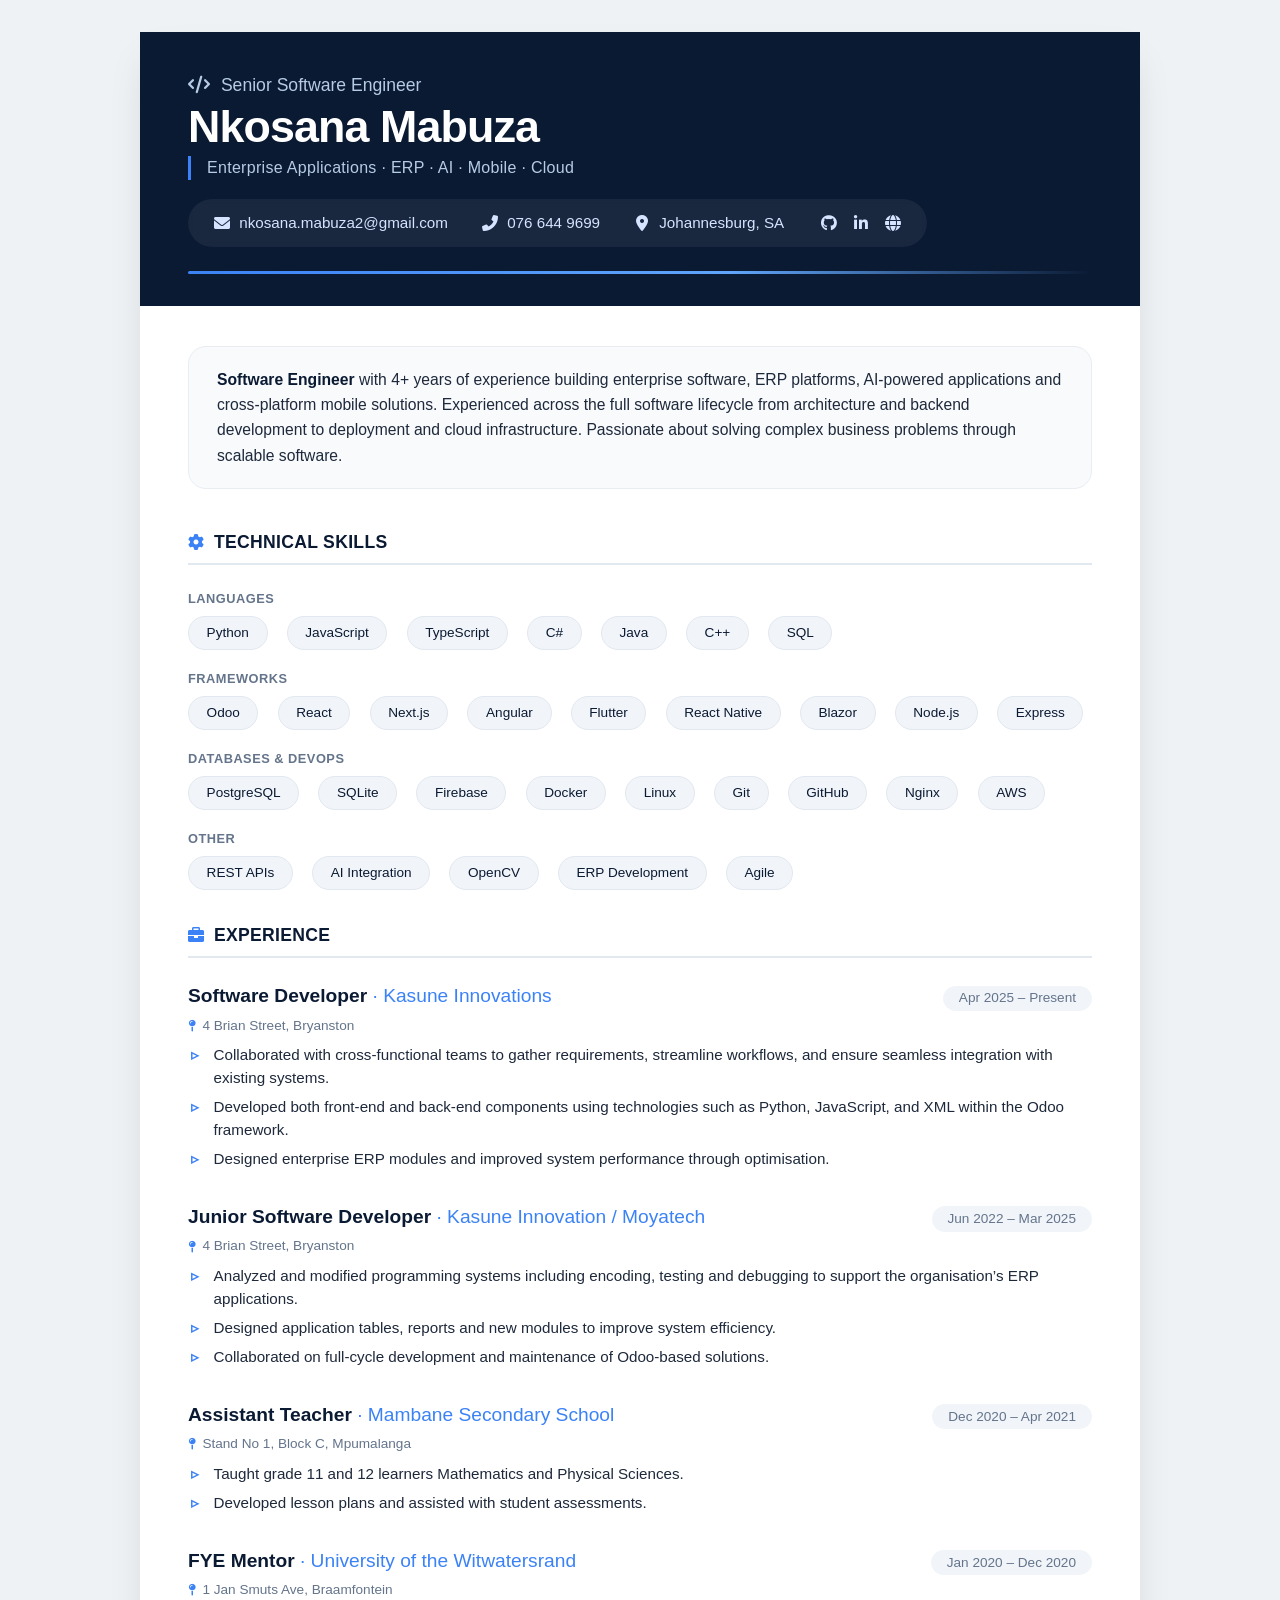
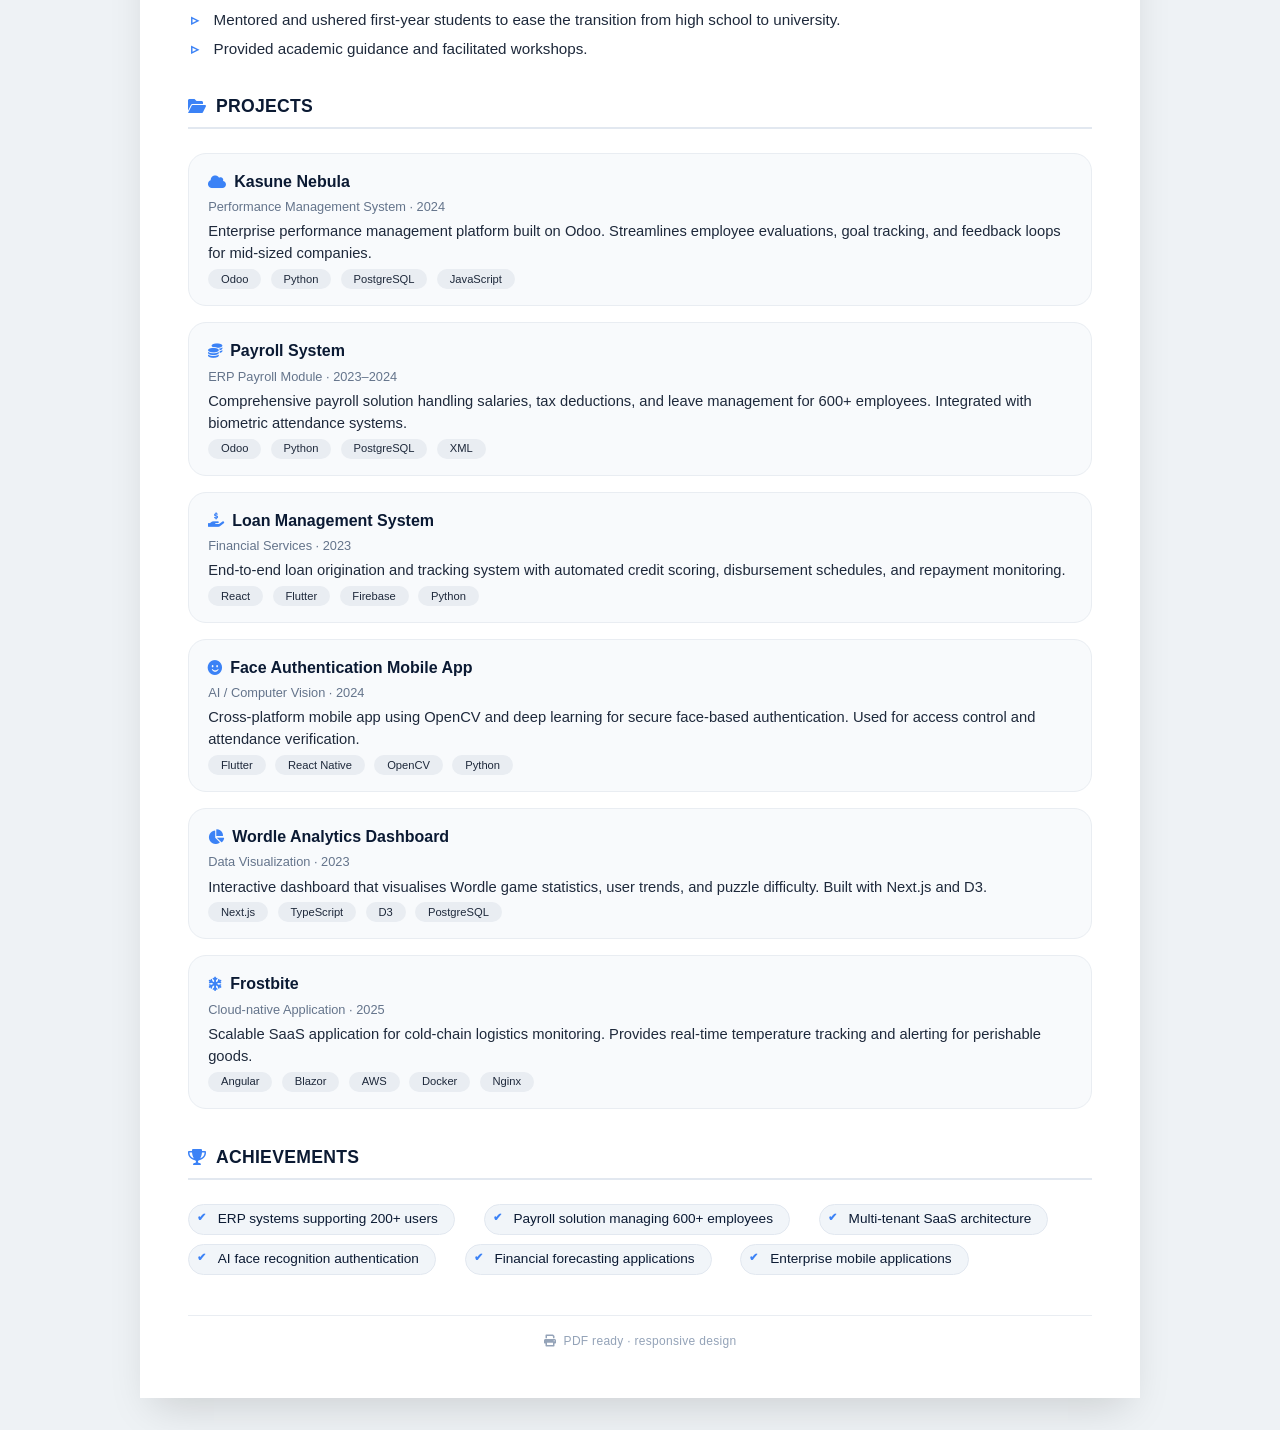
==== my-cvv2.html @ 7ae3e38e "adding my cv as an html" ====
<!DOCTYPE html>
<html lang="en">
<head>
  <meta charset="UTF-8">
  <meta name="viewport" content="width=device-width, initial-scale=1.0">
  <title>CV · Nkosana Mabuza</title>
  <!-- Font Awesome (free icons) -->
  <link rel="stylesheet" href="https://cdnjs.cloudflare.com/ajax/libs/font-awesome/6.0.0-beta3/css/all.min.css">
  <style>
    /* ----- RESET & BASE ----- */
    * {
      margin: 0;
      padding: 0;
      box-sizing: border-box;
    }

    body {
      background: #eef2f5;
      font-family: 'Inter', -apple-system, BlinkMacSystemFont, 'Segoe UI', Roboto, Helvetica, Arial, sans-serif;
      display: flex;
      justify-content: center;
      padding: 2rem 1rem;
      color: #1e293b;
      line-height: 1.5;
    }

    /* main card – A4 friendly */
    .cv {
      max-width: 1000px;
      width: 100%;
      background: white;
      /* border-radius: 24px; */
      box-shadow: 0 20px 40px -12px rgba(0, 0, 0, 0.15);
      overflow: hidden;
      transition: all 0.2s;
    }

    /* ----- HERO (dark navy) ----- */
    .hero {
      background: #0b1a33;  /* deep navy */
      padding: 2.5rem 3rem 2rem 3rem;
      color: white;
    }

    .hero-top {
      display: flex;
      flex-wrap: wrap;
      justify-content: space-between;
      align-items: flex-start;
      gap: 1rem 2rem;
    }

    .name-title h1 {
      font-size: 2.8rem;
      font-weight: 600;
      letter-spacing: -0.02em;
      line-height: 1.1;
      margin-bottom: 0.25rem;
    }

    .name-title .badge {
      font-size: 1.1rem;
      font-weight: 400;
      color: #b6cbe5;
      display: block;
      margin-bottom: 0.2rem;
    }

    .tagline {
      font-size: 1rem;
      font-weight: 300;
      color: #b6cbe5;
      letter-spacing: 0.3px;
      border-left: 3px solid #3b82f6;
      padding-left: 1rem;
      margin-top: 0.3rem;
    }

    .contact-icons {
      display: flex;
      flex-wrap: wrap;
      gap: 1.2rem 2rem;
      font-size: 0.95rem;
      background: rgba(255,255,255,0.06);
      padding: 0.8rem 1.5rem;
      border-radius: 60px;
      backdrop-filter: blur(2px);
      margin-top: 0.2rem;
    }

    .contact-icons a {
      color: #d6e4ff;
      text-decoration: none;
      display: inline-flex;
      align-items: center;
      gap: 0.5rem;
      transition: color 0.2s;
    }

    .contact-icons a:hover {
      color: white;
    }

    .contact-icons i {
      width: 1.2rem;
      text-align: center;
      font-size: 1rem;
    }

    .hero-divider {
      margin: 1.5rem 0 0 0;
      height: 3px;
      background: linear-gradient(90deg, #3b82f6 0%, #60a5fa 60%, transparent 100%);
      width: 100%;
      border-radius: 4px;
    }

    /* ----- CONTENT (white) ----- */
    .content {
      padding: 2.5rem 3rem 3rem 3rem;
    }

    /* summary */
    .summary {
      background: #f8fafc;
      padding: 1.25rem 1.75rem;
      border-radius: 18px;
      margin-bottom: 2.5rem;
      border: 1px solid #e9edf2;
      font-size: 0.98rem;
      color: #1e293b;
      line-height: 1.6;
    }

    .summary strong {
      color: #0b1a33;
    }

    /* section titles */
    .section-title {
      font-size: 1.1rem;
      font-weight: 600;
      letter-spacing: 0.3px;
      text-transform: uppercase;
      color: #0b1a33;
      border-bottom: 2px solid #e2e8f0;
      padding-bottom: 0.5rem;
      margin: 2rem 0 1.5rem 0;
      display: flex;
      align-items: center;
      gap: 0.6rem;
    }

    .section-title i {
      color: #3b82f6;
      font-size: 1rem;
    }

    /* skill pills */
    .skill-grid {
      display: flex;
      flex-wrap: wrap;
      gap: 0.6rem 1.2rem;
      margin-bottom: 0.5rem;
    }

    .skill-pill {
      background: #f1f5f9;
      padding: 0.35rem 1.1rem;
      border-radius: 30px;
      font-size: 0.85rem;
      font-weight: 500;
      color: #0b1a33;
      border: 1px solid #e2e8f0;
      transition: all 0.1s;
    }

    .skill-pill:hover {
      background: #e2e8f0;
      border-color: #b9c7db;
    }

    .skill-group {
      margin-bottom: 1.2rem;
    }

    .skill-group h4 {
      font-size: 0.8rem;
      font-weight: 600;
      text-transform: uppercase;
      letter-spacing: 0.5px;
      color: #64748b;
      margin-bottom: 0.5rem;
    }

    /* experience cards */
    .exp-item {
      margin-bottom: 2rem;
    }

    .exp-header {
      display: flex;
      flex-wrap: wrap;
      justify-content: space-between;
      align-items: baseline;
      margin-bottom: 0.3rem;
    }

    .exp-header h3 {
      font-size: 1.2rem;
      font-weight: 600;
      color: #0b1a33;
    }

    .exp-header .company {
      font-weight: 500;
      color: #3b82f6;
    }

    .exp-header .date {
      font-size: 0.85rem;
      color: #64748b;
      background: #f1f5f9;
      padding: 0.15rem 1rem;
      border-radius: 40px;
      font-weight: 500;
      white-space: nowrap;
    }

    .exp-location {
      font-size: 0.85rem;
      color: #64748b;
      margin-bottom: 0.3rem;
      display: flex;
      align-items: center;
      gap: 0.4rem;
    }
    .exp-location i {
      font-size: 0.75rem;
      color: #3b82f6;
    }

    .exp-desc {
      padding-left: 0.2rem;
      list-style: none;
      margin-top: 0.5rem;
    }

    .exp-desc li {
      position: relative;
      padding-left: 1.4rem;
      margin-bottom: 0.4rem;
      font-size: 0.95rem;
      color: #1e293b;
    }

    .exp-desc li::before {
      content: "▹";
      position: absolute;
      left: 0;
      color: #3b82f6;
      font-weight: 600;
    }

    /* projects – clean grid with descriptions */
    .project-card {
      background: #f8fafc;
      border: 1px solid #e9edf2;
      border-radius: 18px;
      padding: 1rem 1.2rem;
      margin-bottom: 1rem;
      transition: 0.1s;
    }
    .project-card h4 {
      display: flex;
      align-items: center;
      gap: 0.5rem;
      font-weight: 600;
      color: #0b1a33;
      margin-bottom: 0.2rem;
    }
    .project-card h4 i {
      color: #3b82f6;
      font-size: 0.9rem;
    }
    .project-card .project-meta {
      font-size: 0.8rem;
      color: #64748b;
      margin-bottom: 0.25rem;
    }
    .project-card p {
      font-size: 0.92rem;
      color: #1e293b;
      margin: 0.2rem 0 0.3rem 0;
    }
    .project-card .tech-tags {
      display: flex;
      flex-wrap: wrap;
      gap: 0.3rem 0.6rem;
      margin-top: 0.3rem;
    }
    .project-card .tech-tags span {
      background: #e9edf2;
      padding: 0.1rem 0.8rem;
      border-radius: 30px;
      font-size: 0.7rem;
      font-weight: 500;
      color: #1e293b;
    }

    /* achievements */
    .achievement-list {
      display: flex;
      flex-wrap: wrap;
      gap: 0.6rem 1.8rem;
      margin-top: 0.2rem;
    }

    .achievement-list span {
      background: #f1f5f9;
      padding: 0.25rem 1rem 0.25rem 1.8rem;
      border-radius: 30px;
      font-size: 0.85rem;
      position: relative;
      color: #0b1a33;
      border: 1px solid #e2e8f0;
    }

    .achievement-list span::before {
      content: "✔";
      position: absolute;
      left: 0.5rem;
      color: #3b82f6;
      font-weight: 600;
      font-size: 0.7rem;
      top: 0.25rem;
    }

    /* print / PDF optimisation */
    @media print {
      body {
        background: white;
        padding: 0.2in;
      }
      .cv {
        box-shadow: none;
        border-radius: 0;
      }
      .hero {
        -webkit-print-color-adjust: exact;
        print-color-adjust: exact;
      }
      .project-card, .skill-pill, .achievement-list span {
        -webkit-print-color-adjust: exact;
        print-color-adjust: exact;
      }
      .contact-icons {
        -webkit-print-color-adjust: exact;
        print-color-adjust: exact;
      }
    }

    /* responsive */
    @media (max-width: 700px) {
      .hero {
        padding: 1.8rem 1.5rem;
      }
      .content {
        padding: 1.8rem 1.5rem;
      }
      .hero-top {
        flex-direction: column;
      }
      .contact-icons {
        padding: 0.6rem 1.2rem;
        gap: 0.8rem 1.2rem;
        font-size: 0.85rem;
        border-radius: 30px;
        width: 100%;
        justify-content: flex-start;
        flex-wrap: wrap;
      }
      .name-title h1 {
        font-size: 2.2rem;
      }
      .exp-header {
        flex-direction: column;
        align-items: flex-start;
        gap: 0.2rem;
      }
    }

    @media (max-width: 480px) {
      .contact-icons {
        flex-direction: column;
        align-items: flex-start;
        gap: 0.4rem;
        background: transparent;
        padding: 0;
        border-radius: 0;
        backdrop-filter: none;
      }
      .contact-icons a {
        color: #d6e4ff;
      }
    }

    .mt-1 { margin-top: 0.5rem; }
    .mb-1 { margin-bottom: 0.5rem; }
    .text-muted { color: #64748b; }
  </style>
</head>
<body>
<div class="cv">

  <!-- HERO -->
  <header class="hero">
    <div class="hero-top">
      <div class="name-title">
        <span class="badge"><i class="fas fa-code" style="margin-right: 6px;"></i> Senior Software Engineer</span>
        <h1>Nkosana Mabuza</h1>
        <div class="tagline">
          Enterprise Applications · ERP · AI · Mobile · Cloud
        </div>
      </div>
      <div class="contact-icons">
        <a href="mailto:nkosana.mabuza2@gmail.com"><i class="fas fa-envelope"></i> nkosana.mabuza2@gmail.com</a>
        <a href="#"><i class="fas fa-phone-alt"></i> 076 644 9699</a>
        <a href="#"><i class="fas fa-map-marker-alt"></i> Johannesburg, SA</a>
        <span style="display: inline-flex; gap: 0.8rem; margin-left: 0.2rem;">
          <a href="#"><i class="fab fa-github"></i></a>
          <a href="#"><i class="fab fa-linkedin-in"></i></a>
          <a href="#"><i class="fas fa-globe"></i></a>
        </span>
      </div>
    </div>
    <div class="hero-divider"></div>
  </header>

  <!-- CONTENT -->
  <main class="content">

    <!-- SUMMARY -->
    <section class="summary">
      <strong>Software Engineer</strong> with 4+ years of experience building enterprise software, ERP platforms, AI-powered applications and cross-platform mobile solutions. Experienced across the full software lifecycle from architecture and backend development to deployment and cloud infrastructure. Passionate about solving complex business problems through scalable software.
    </section>

    <!-- TECHNICAL SKILLS -->
    <div class="section-title"><i class="fas fa-cog"></i> Technical Skills</div>

    <div class="skill-group">
      <h4>Languages</h4>
      <div class="skill-grid">
        <span class="skill-pill">Python</span><span class="skill-pill">JavaScript</span><span class="skill-pill">TypeScript</span>
        <span class="skill-pill">C#</span><span class="skill-pill">Java</span><span class="skill-pill">C++</span><span class="skill-pill">SQL</span>
      </div>
    </div>

    <div class="skill-group">
      <h4>Frameworks</h4>
      <div class="skill-grid">
        <span class="skill-pill">Odoo</span><span class="skill-pill">React</span><span class="skill-pill">Next.js</span>
        <span class="skill-pill">Angular</span><span class="skill-pill">Flutter</span><span class="skill-pill">React Native</span>
        <span class="skill-pill">Blazor</span><span class="skill-pill">Node.js</span><span class="skill-pill">Express</span>
      </div>
    </div>

    <div class="skill-group">
      <h4>Databases &amp; DevOps</h4>
      <div class="skill-grid">
        <span class="skill-pill">PostgreSQL</span><span class="skill-pill">SQLite</span><span class="skill-pill">Firebase</span>
        <span class="skill-pill">Docker</span><span class="skill-pill">Linux</span><span class="skill-pill">Git</span>
        <span class="skill-pill">GitHub</span><span class="skill-pill">Nginx</span><span class="skill-pill">AWS</span>
      </div>
    </div>

    <div class="skill-group">
      <h4>Other</h4>
      <div class="skill-grid">
        <span class="skill-pill">REST APIs</span><span class="skill-pill">AI Integration</span>
        <span class="skill-pill">OpenCV</span><span class="skill-pill">ERP Development</span><span class="skill-pill">Agile</span>
      </div>
    </div>

    <!-- EXPERIENCE (UPDATED with full details) -->
    <div class="section-title"><i class="fas fa-briefcase"></i> Experience</div>

    <!-- 1. Software Developer -->
    <div class="exp-item">
      <div class="exp-header">
        <h3>Software Developer <span class="company">· Kasune Innovations</span></h3>
        <span class="date">Apr 2025 – Present</span>
      </div>
      <div class="exp-location"><i class="fas fa-map-pin"></i> 4 Brian Street, Bryanston</div>
      <ul class="exp-desc">
        <li>Collaborated with cross-functional teams to gather requirements, streamline workflows, and ensure seamless integration with existing systems.</li>
        <li>Developed both front-end and back-end components using technologies such as Python, JavaScript, and XML within the Odoo framework.</li>
        <li>Designed enterprise ERP modules and improved system performance through optimisation.</li>
      </ul>
    </div>

    <!-- 2. Junior Software Developer -->
    <div class="exp-item">
      <div class="exp-header">
        <h3>Junior Software Developer <span class="company">· Kasune Innovation / Moyatech</span></h3>
        <span class="date">Jun 2022 – Mar 2025</span>
      </div>
      <div class="exp-location"><i class="fas fa-map-pin"></i> 4 Brian Street, Bryanston</div>
      <ul class="exp-desc">
        <li>Analyzed and modified programming systems including encoding, testing and debugging to support the organisation’s ERP applications.</li>
        <li>Designed application tables, reports and new modules to improve system efficiency.</li>
        <li>Collaborated on full-cycle development and maintenance of Odoo-based solutions.</li>
      </ul>
    </div>

    <!-- 3. Assistant Teacher -->
    <div class="exp-item">
      <div class="exp-header">
        <h3>Assistant Teacher <span class="company">· Mambane Secondary School</span></h3>
        <span class="date">Dec 2020 – Apr 2021</span>
      </div>
      <div class="exp-location"><i class="fas fa-map-pin"></i> Stand No 1, Block C, Mpumalanga</div>
      <ul class="exp-desc">
        <li>Taught grade 11 and 12 learners Mathematics and Physical Sciences.</li>
        <li>Developed lesson plans and assisted with student assessments.</li>
      </ul>
    </div>

    <!-- 4. FYE Mentor -->
    <div class="exp-item">
      <div class="exp-header">
        <h3>FYE Mentor <span class="company">· University of the Witwatersrand</span></h3>
        <span class="date">Jan 2020 – Dec 2020</span>
      </div>
      <div class="exp-location"><i class="fas fa-map-pin"></i> 1 Jan Smuts Ave, Braamfontein</div>
      <ul class="exp-desc">
        <li>Mentored and ushered first-year students to ease the transition from high school to university.</li>
        <li>Provided academic guidance and facilitated workshops.</li>
      </ul>
    </div>

    <!-- PROJECTS with descriptions -->
    <div class="section-title"><i class="fas fa-folder-open"></i> Projects</div>

    <div class="project-card">
      <h4><i class="fas fa-cloud"></i> Kasune Nebula</h4>
      <div class="project-meta">Performance Management System · 2024</div>
      <p>Enterprise performance management platform built on Odoo. Streamlines employee evaluations, goal tracking, and feedback loops for mid-sized companies.</p>
      <div class="tech-tags"><span>Odoo</span><span>Python</span><span>PostgreSQL</span><span>JavaScript</span></div>
    </div>

    <div class="project-card">
      <h4><i class="fas fa-coins"></i> Payroll System</h4>
      <div class="project-meta">ERP Payroll Module · 2023–2024</div>
      <p>Comprehensive payroll solution handling salaries, tax deductions, and leave management for 600+ employees. Integrated with biometric attendance systems.</p>
      <div class="tech-tags"><span>Odoo</span><span>Python</span><span>PostgreSQL</span><span>XML</span></div>
    </div>

    <div class="project-card">
      <h4><i class="fas fa-hand-holding-usd"></i> Loan Management System</h4>
      <div class="project-meta">Financial Services · 2023</div>
      <p>End-to-end loan origination and tracking system with automated credit scoring, disbursement schedules, and repayment monitoring.</p>
      <div class="tech-tags"><span>React</span><span>Flutter</span><span>Firebase</span><span>Python</span></div>
    </div>

    <div class="project-card">
      <h4><i class="fas fa-face-smile"></i> Face Authentication Mobile App</h4>
      <div class="project-meta">AI / Computer Vision · 2024</div>
      <p>Cross-platform mobile app using OpenCV and deep learning for secure face-based authentication. Used for access control and attendance verification.</p>
      <div class="tech-tags"><span>Flutter</span><span>React Native</span><span>OpenCV</span><span>Python</span></div>
    </div>

    <div class="project-card">
      <h4><i class="fas fa-chart-pie"></i> Wordle Analytics Dashboard</h4>
      <div class="project-meta">Data Visualization · 2023</div>
      <p>Interactive dashboard that visualises Wordle game statistics, user trends, and puzzle difficulty. Built with Next.js and D3.</p>
      <div class="tech-tags"><span>Next.js</span><span>TypeScript</span><span>D3</span><span>PostgreSQL</span></div>
    </div>

    <div class="project-card">
      <h4><i class="fas fa-snowflake"></i> Frostbite</h4>
      <div class="project-meta">Cloud-native Application · 2025</div>
      <p>Scalable SaaS application for cold-chain logistics monitoring. Provides real-time temperature tracking and alerting for perishable goods.</p>
      <div class="tech-tags"><span>Angular</span><span>Blazor</span><span>AWS</span><span>Docker</span><span>Nginx</span></div>
    </div>

    <!-- ACHIEVEMENTS -->
    <div class="section-title" style="margin-top: 2.2rem;"><i class="fas fa-trophy"></i> Achievements</div>
    <div class="achievement-list">
      <span>ERP systems supporting 200+ users</span>
      <span>Payroll solution managing 600+ employees</span>
      <span>Multi‑tenant SaaS architecture</span>
      <span>AI face recognition authentication</span>
      <span>Financial forecasting applications</span>
      <span>Enterprise mobile applications</span>
    </div>

    <!-- footer -->
    <div style="margin-top: 2.5rem; border-top: 1px solid #e9edf2; padding-top: 1rem; font-size: 0.75rem; color: #94a3b8; text-align: center; letter-spacing: 0.3px;">
      <i class="fas fa-print" style="margin-right: 4px;"></i> PDF ready · responsive design
    </div>

  </main>
</div>
</body>
</html>
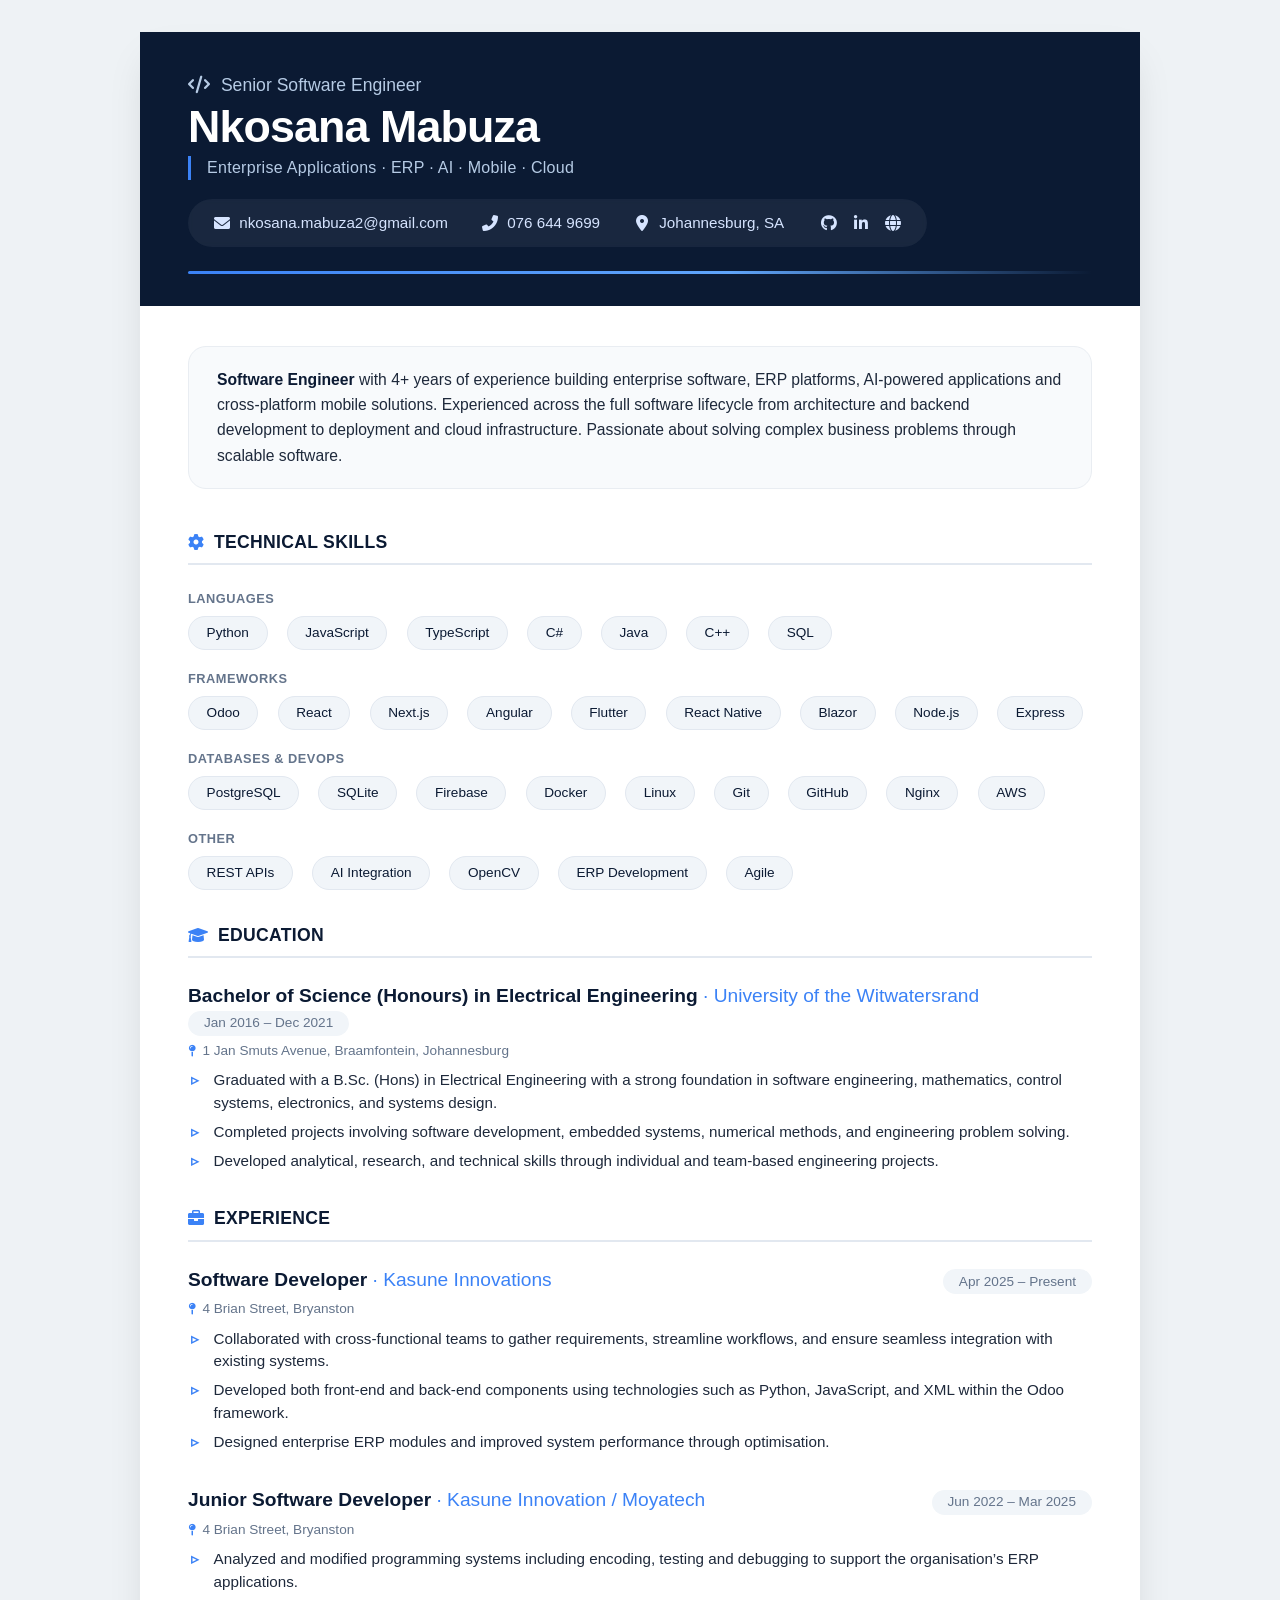
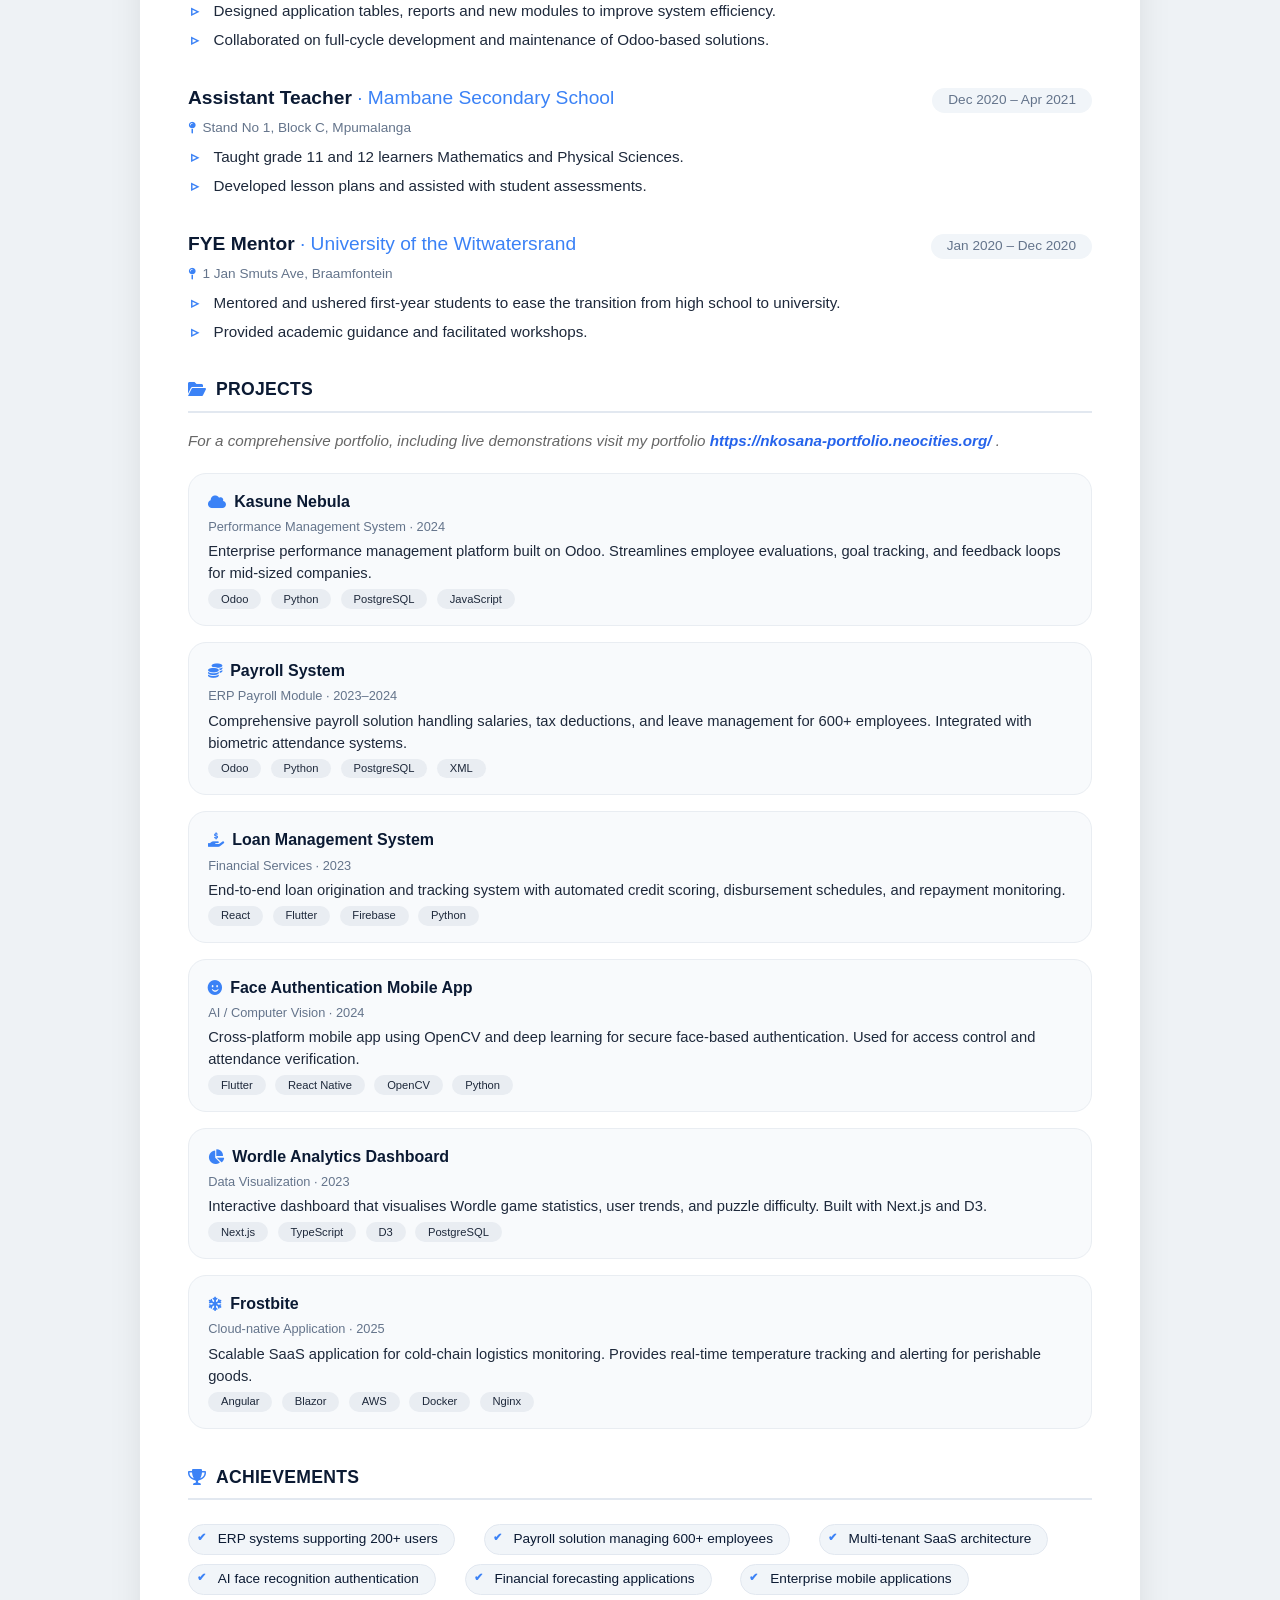
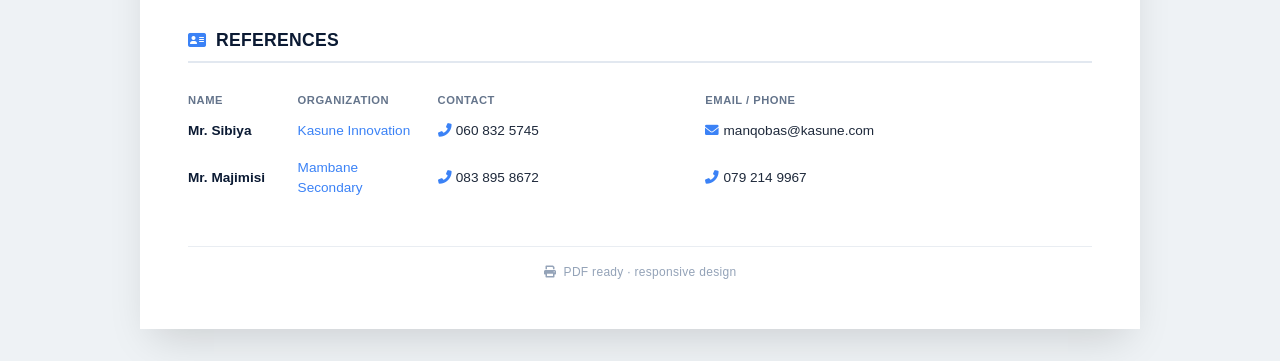
==== commit 19826537: "adding references and education on my cv" ====
--- a/my-cvv2.html
+++ b/my-cvv2.html
@@ -156,6 +156,26 @@
       font-size: 1rem;
     }
 
+    .section-note {
+      margin: -8px 0 20px;
+      color: #666;
+      font-size: 0.95rem;
+      line-height: 1.6;
+      font-style: italic;
+  }
+
+  .section-note a {
+      color: #2563eb;
+      font-weight: 600;
+      text-decoration: none;
+      transition: color 0.2s ease;
+  }
+
+  .section-note a:hover {
+      color: #1d4ed8;
+      text-decoration: underline;
+  }
+
     /* skill pills */
     .skill-grid {
       display: flex;
@@ -482,6 +502,32 @@
       </div>
     </div>
 
+    <!-- EDUCATION -->
+  <div class="section-title">
+    <i class="fas fa-graduation-cap"></i> Education
+  </div>
+
+  <div class="exp-item">
+    <div class="exp-header">
+      <h3>
+        Bachelor of Science (Honours) in Electrical Engineering
+        <span class="company">· University of the Witwatersrand</span>
+      </h3>
+      <span class="date">Jan 2016 – Dec 2021</span>
+    </div>
+
+    <div class="exp-location">
+      <i class="fas fa-map-pin"></i>
+      1 Jan Smuts Avenue, Braamfontein, Johannesburg
+    </div>
+
+    <ul class="exp-desc">
+      <li>Graduated with a B.Sc. (Hons) in Electrical Engineering with a strong foundation in software engineering, mathematics, control systems, electronics, and systems design.</li>
+      <li>Completed projects involving software development, embedded systems, numerical methods, and engineering problem solving.</li>
+      <li>Developed analytical, research, and technical skills through individual and team-based engineering projects.</li>
+    </ul>
+  </div>
+
     <!-- EXPERIENCE (UPDATED with full details) -->
     <div class="section-title"><i class="fas fa-briefcase"></i> Experience</div>
 
@@ -541,7 +587,12 @@
 
     <!-- PROJECTS with descriptions -->
     <div class="section-title"><i class="fas fa-folder-open"></i> Projects</div>
-
+    <p class="section-note">
+      For a comprehensive portfolio, including live demonstrations visit my portfolio
+      <a href="https://nkosana-portfolio.neocities.org/" target="_blank">
+          https://nkosana-portfolio.neocities.org/
+      </a>.
+  </p>
     <div class="project-card">
       <h4><i class="fas fa-cloud"></i> Kasune Nebula</h4>
       <div class="project-meta">Performance Management System · 2024</div>
@@ -595,6 +646,33 @@
       <span>Enterprise mobile applications</span>
     </div>
 
+    <!-- REFERENCES -->
+    <div class="section-title"><i class="fas fa-address-card"></i> References</div>
+    <table style="width: 100%; border-collapse: collapse; font-size: 0.85rem; margin-top: 0.3rem;">
+        <thead>
+            <tr>
+                <th style="text-align: left; padding: 0.3rem 0.6rem 0.3rem 0; font-weight: 600; color: #64748b; text-transform: uppercase; font-size: 0.7rem; letter-spacing: 0.5px; width: 100px;">Name</th>
+                <th style="text-align: left; padding: 0.3rem 0.6rem; font-weight: 600; color: #64748b; text-transform: uppercase; font-size: 0.7rem; letter-spacing: 0.5px; width: 140px;">Organization</th>
+                <th style="text-align: left; padding: 0.3rem 0.6rem; font-weight: 600; color: #64748b; text-transform: uppercase; font-size: 0.7rem; letter-spacing: 0.5px;">Contact</th>
+                <th style="text-align: left; padding: 0.3rem 0 0.3rem 0.6rem; font-weight: 600; color: #64748b; text-transform: uppercase; font-size: 0.7rem; letter-spacing: 0.5px;">Email / Phone</th>
+            </tr>
+        </thead>
+        <tbody>
+            <tr>
+                <td style="padding: 0.5rem 0.6rem 0.5rem 0; font-weight: 600; color: #0b1a33;">Mr. Sibiya</td>
+                <td style="padding: 0.5rem 0.6rem; color: #3b82f6;">Kasune Innovation</td>
+                <td style="padding: 0.5rem 0.6rem; color: #1e293b;"><i class="fas fa-phone-alt" style="color: #3b82f6; width: 0.9rem;"></i> 060 832 5745</td>
+                <td style="padding: 0.5rem 0 0.5rem 0.6rem; color: #1e293b;"><i class="fas fa-envelope" style="color: #3b82f6; width: 0.9rem;"></i> manqobas@kasune.com</td>
+            </tr>
+            <tr>
+                <td style="padding: 0.5rem 0.6rem 0.5rem 0; font-weight: 600; color: #0b1a33;">Mr. Majimisi</td>
+                <td style="padding: 0.5rem 0.6rem; color: #3b82f6;">Mambane Secondary</td>
+                <td style="padding: 0.5rem 0.6rem; color: #1e293b;"><i class="fas fa-phone-alt" style="color: #3b82f6; width: 0.9rem;"></i> 083 895 8672</td>
+                <td style="padding: 0.5rem 0 0.5rem 0.6rem; color: #1e293b;"><i class="fas fa-phone-alt" style="color: #3b82f6; width: 0.9rem;"></i> 079 214 9967</td>
+            </tr>
+        </tbody>
+    </table>
+
     <!-- footer -->
     <div style="margin-top: 2.5rem; border-top: 1px solid #e9edf2; padding-top: 1rem; font-size: 0.75rem; color: #94a3b8; text-align: center; letter-spacing: 0.3px;">
       <i class="fas fa-print" style="margin-right: 4px;"></i> PDF ready · responsive design
